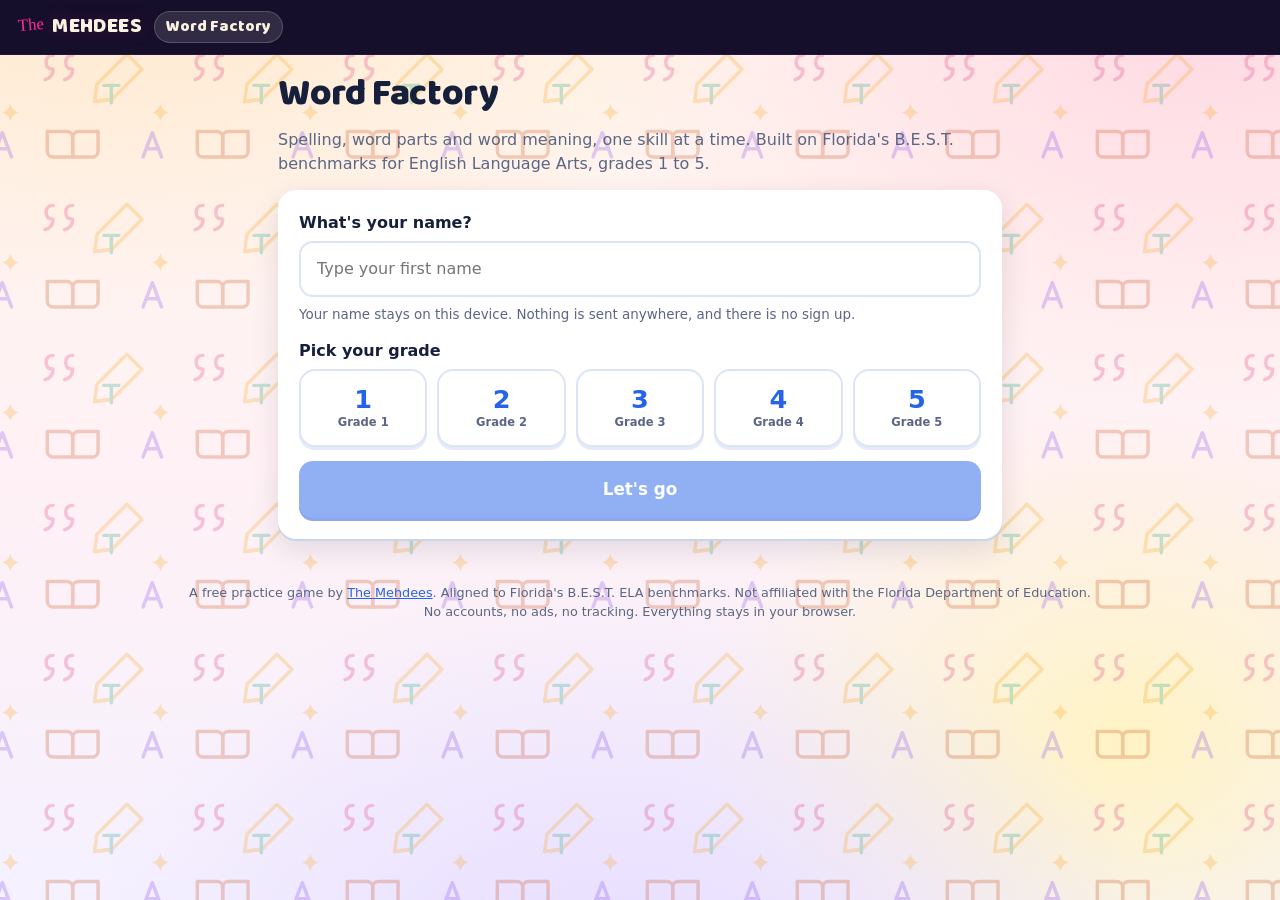
==== index.html @ 2a38b98e "Word Factory: all 30 Florida B.E.S.T. ELA word and spelling benchmarks Spelling, word parts and word" ====
<!doctype html>
<html lang="en">
<head>
<meta charset="utf-8">
<meta name="viewport" content="width=device-width, initial-scale=1">
<title>Word Factory · Spelling and Words, Grades 1 to 5 · The Mehdees</title>
<meta name="description" content="Free math practice for grades 1 to 5, built on Florida's B.E.S.T. benchmarks. Pick your grade, practice a skill, take a mixed challenge, and print a report card. No sign up, nothing leaves your device.">
<meta name="theme-color" content="#2563EB">
<link rel="icon" href="data:image/svg+xml,%3Csvg xmlns='http://www.w3.org/2000/svg' viewBox='0 0 64 64'%3E%3Crect width='64' height='64' rx='14' fill='%232563EB'/%3E%3Ctext x='32' y='45' font-size='36' text-anchor='middle' fill='white' font-family='sans-serif' font-weight='bold'%3E%2B%3C/text%3E%3C/svg%3E">
<link rel="preload" href="fonts/baloo2.woff2" as="font" type="font/woff2" crossorigin>
<link rel="preload" href="fonts/pacifico.woff2" as="font" type="font/woff2" crossorigin>
<link rel="stylesheet" href="styles.css?v=20260830123934">
<meta property="og:title" content="Math Arena · Practice Grades 1 to 5">
<meta property="og:description" content="Free, standards-aligned math practice for grades 1 to 5. No sign up. Nothing leaves your device.">
<meta property="og:type" content="website">
<meta property="og:url" content="https://word.mehdee.com/">
</head>
<body>

<header class="top">
  <a class="wordmark" href="https://mehdee.com/games/" aria-label="The Mehdees, all games">
    <span class="the">The</span><span class="mehdees">MEHDEES</span>
  </a>
  <button class="gamename" id="homeBtn" type="button" title="Back to the skills list">Word Factory</button>
  <span class="spacer"></span>
  <button class="btn btn--ghost hide" id="switchBtn" style="padding:7px 13px;font-size:.85rem"
          title="Change the name or grade" aria-label="Change the name or grade">Change</button>
</header>

<main class="wrap">

  <!-- 1. who is playing -->
  <section id="screenStart" class="stack">
    <h1>Word Factory</h1>
    <p class="lede">Spelling, word parts and word meaning, one skill at a time. Built on Florida's B.E.S.T. benchmarks for English Language Arts, grades 1 to 5.</p>
    <div class="card stack">
      <div>
        <label for="nameInput">What's your name?</label>
        <input type="text" id="nameInput" maxlength="24" autocomplete="off" spellcheck="false" placeholder="Type your first name">
        <p class="small muted" style="margin-top:8px">Your name stays on this device. Nothing is sent anywhere, and there is no sign up.</p>
        <p class="note hide" id="storageNote"></p>
      </div>
      <div>
        <label>Pick your grade</label>
        <div class="grades" id="gradePicker"></div>
      </div>
      <button class="btn btn--big" id="startBtn" disabled>Let's go</button>
    </div>
  </section>

  <!-- 2. pick a topic -->
  <section id="screenMenu" class="stack hide">
    <div>
      <h1 id="menuTitle">Grade 3</h1>
      <p class="lede" id="menuSub"></p>
    </div>
    <button class="btn btn--green btn--big" id="mixedBtn">Mixed challenge · every skill, any time</button>
    <div class="topics" id="topicList"></div>
    <button class="btn btn--ghost btn--big" id="reportBtn">See my report card</button>
    <p class="parentline">
      Grown-ups: <button class="linkbtn" id="resetBtn" type="button">reset this device</button>
    </p>
  </section>

  <!-- 3. playing -->
  <section id="screenPlay" class="stack hide">
    <div class="hud">
      <span class="pill" id="playTopic">Topic</span>
      <span class="hearts" id="hearts">❤️❤️❤️</span>
      <div class="bar"><i id="progressBar" style="width:0%"></i></div>
      <span class="small muted" id="counter">1 / 10</span>
    </div>
    <div class="card">
      <p class="q" id="question">Question</p>
      <p class="qsub hide" id="questionSub"></p>
      <div class="visual hide" id="visual"></div>
      <button class="helpbtn" id="helpBtn" type="button" aria-expanded="false">
        <span aria-hidden="true">💡</span> How do I do this?
      </button>
      <div class="help hide" id="help"></div>
      <div class="choices" id="choices"></div>
      <div class="feedback" id="feedback"></div>
      <button class="btn btn--big hide" id="nextBtn" style="margin-top:14px">Next</button>
    </div>
    <div class="playfoot">
      <button class="btn btn--ghost" id="quitBtn">Back to skills</button>
    </div>
  </section>

  <!-- 4. round finished -->
  <section id="screenDone" class="stack hide">
    <div class="card center stack">
      <p class="result-num" id="doneScore">8/10</p>
      <h2 id="doneTitle">Nice work!</h2>
      <p class="muted" id="doneMsg"></p>
      <button class="btn btn--big" id="againBtn">Play again</button>
      <button class="btn btn--ghost btn--big" id="backBtn">Back to skills</button>
      <p class="small muted">Progress is kept in this browser only. In a private window it disappears when the window closes, so download the report card if you want to keep it.</p>
    </div>
  </section>

  <!-- 5. report card -->
  <section id="screenReport" class="stack hide">
    <h1>Report card</h1>
    <div class="report" id="reportBody"></div>
    <button class="btn btn--big" id="downloadBtn">Download report card</button>
    <button class="btn btn--ghost btn--big" id="reportBackBtn">Back to skills</button>
  </section>

</main>

<!-- parents: wipe everything this browser has stored -->
<div class="pad sheet" id="reset" role="dialog" aria-modal="true" aria-labelledby="resetTitle">
  <div class="sheet__box">
    <h2 id="resetTitle">Reset this device?</h2>
    <p>This permanently deletes everything Math Arena has saved in this browser:</p>
    <ul class="sheet__list">
      <li>The name typed on the start screen</li>
      <li>Every grade's level progress and stars</li>
      <li>The question and accuracy totals on the report card</li>
    </ul>
    <p class="sheet__warn"><b>This cannot be undone.</b> Download the report card first if you want to keep it.</p>
    <p class="small muted">Nothing was ever sent to a server, so this is the only copy. Resetting affects this browser on this device only.</p>
    <label class="sheet__check"><input type="checkbox" id="resetOk"> I understand this erases all saved progress.</label>
    <div class="sheet__row">
      <button class="btn btn--ghost" id="resetCancel" type="button">Cancel</button>
      <button class="btn btn--danger" id="resetGo" type="button" disabled>Delete everything</button>
    </div>
  </div>
</div>


<footer>
  A free practice game by <a href="https://mehdee.com/games/">The Mehdees</a>.
  Aligned to Florida's B.E.S.T. ELA benchmarks. Not affiliated with the Florida Department of Education.
  <br>No accounts, no ads, no tracking. Everything stays in your browser.
</footer>

<script src="content.js?v=20260830123934"></script>
<script src="app.js?v=20260830123934"></script>
</body>
</html>
---- styles.css ----
/* The Mehdees wordmark, identical to the mehdee.com masthead: Pacifico "The"
   tilted in sunset pink, Baloo 2 "MEHDEES" in cream with a pink glow, sitting
   on the same night-violet bar. */
@font-face { font-family: 'Baloo 2'; font-weight: 800; font-display: swap; src: url('fonts/baloo2.woff2') format('woff2'); }
@font-face { font-family: 'Pacifico'; font-weight: 400; font-display: swap; src: url('fonts/pacifico.woff2') format('woff2'); }

/* Math Arena. Bright, high contrast, big targets, mobile first. */
:root {
  --ink: #17203A;
  --paper: #F7F9FF;
  --card: #FFFFFF;
  --line: #DDE4F5;
  --muted: #5A6683;
  --blue: #2563EB;
  --blue-dark: #1D4FD8;
  --green: #12885A;
  --green-soft: #DFF6EC;
  --red: #C6274B;
  --red-soft: #FDE7EC;
  --amber: #F59E0B;
  --purple: #7C3AED;
  --shadow: 0 2px 0 #C9D3EC, 0 10px 28px #17203a1f;
  --radius: 18px;
  --pad: 18px;
}
* { box-sizing: border-box; margin: 0; }
html { -webkit-text-size-adjust: 100%; }
/* A reading-corner sky: warm amber, rose and violet with an open book, a
   pencil, quotation marks and letters drifting behind. Warmer than Science
   Lab's teal and softer than Math Arena's pink, so all three games read as
   different places. All of it sits on fixed layers under the cards, so
   questions stay on plain white. */
body {
  background:
    radial-gradient(1100px 640px at 10% -10%, #FFE6C7 0%, transparent 62%),
    radial-gradient(980px 600px at 94% 2%, #FFD9E4 0%, transparent 64%),
    radial-gradient(900px 660px at 48% 110%, #E6DCFF 0%, transparent 62%),
    radial-gradient(700px 520px at 88% 82%, #FFF3C4 0%, transparent 62%),
    linear-gradient(180deg, #FFF6EC 0%, #FFF1F5 52%, #F5F1FF 100%);
  background-attachment: fixed;
  color: var(--ink);
  font-family: ui-rounded, "SF Pro Rounded", "Nunito", "Segoe UI", system-ui, sans-serif;
  line-height: 1.5;
  min-height: 100vh;
  position: relative;
}
body::before {
  content: '';
  position: fixed; inset: -120px;
  z-index: -1; pointer-events: none;
  opacity: .24;
  background-image: url("data:image/svg+xml,%3Csvg xmlns='http://www.w3.org/2000/svg' width='150' height='150' viewBox='0 0 260 260'%3E%3Cg fill='none' stroke-width='6' stroke-linecap='round' stroke-linejoin='round'%3E%3Cpath d='M30 176h34a10 10 0 0 1 10 10v34H40a10 10 0 0 1-10-10z' stroke='%23C2410C'/%3E%3Cpath d='M118 176H84a10 10 0 0 0-10 10v34h34a10 10 0 0 0 10-10z' stroke='%23C2410C'/%3E%3Cpath d='M168 42l26 26-52 52-30 4 4-30z' stroke='%23F59E0B'/%3E%3Cpath d='M112 124l30-4' stroke='%23F59E0B'/%3E%3Cpath d='M40 44q-12 0-12 12t12 12q0 14-14 18M74 44q-12 0-12 12t12 12q0 14-14 18' stroke='%23DB2777'/%3E%3Cpath d='M196 220l16-42 16 42M202 206h20' stroke='%237C3AED'/%3E%3Cpath d='M128 96h26M141 96v30' stroke='%230E9F6E'/%3E%3Cpath d='M226 128q3 12 14 15q-11 3-14 15q-3-12-14-15q11-3 14-15z' fill='%23F59E0B' stroke='none'/%3E%3C/g%3E%3C/svg%3E");
  animation: drift 90s linear infinite;
}
@keyframes drift { to { background-position: 150px 300px; } }
@media (prefers-reduced-motion: reduce) { body::before { animation: none; } }
img { display: block; max-width: 100%; }
button { font: inherit; cursor: pointer; }
:focus-visible { outline: 3px solid var(--blue); outline-offset: 3px; border-radius: 8px; }

.wrap { max-width: 760px; margin: 0 auto; padding: var(--pad); }
.top {
  display: flex; align-items: center; gap: 12px;
  padding: 11px var(--pad); background: #150F2B; border-bottom: 1px solid #37276360;
  position: sticky; top: 0; z-index: 20;
}
.wordmark { display: flex; align-items: baseline; gap: 8px; text-decoration: none; }
.wordmark .the {
  font-family: 'Pacifico', 'Snell Roundhand', cursive;
  font-size: 1.05rem;
  color: #FF2D95;
  transform: rotate(-4deg) translateY(-2px);
}
.wordmark .mehdees {
  font-family: 'Baloo 2', 'Arial Rounded MT Bold', system-ui, sans-serif;
  font-weight: 800;
  font-size: 1.3rem;
  letter-spacing: 0.02em;
  color: #FCF2E1;
  text-shadow: 0 0 18px #ff2d9538;
}
.top .spacer { margin-left: auto; }
.pill {
  display: inline-flex; align-items: center; gap: 7px;
  background: #EEF3FF; color: var(--blue); border: 1px solid #CBD9FA;
  border-radius: 999px; padding: 5px 12px; font-size: .82rem; font-weight: 800;
}
.top .pill { background: #ffffff1a; color: #FCF2E1; border-color: #ffffff33; }
.top .btn--ghost { background: transparent; color: #FCF2E1; border-color: #ffffff40; box-shadow: none; }
.top .btn--ghost:hover { background: #ffffff1a; color: #fff; border-color: #FF2D95; }
.pill--green { background: var(--green-soft); color: var(--green); border-color: #B6E7D3; }
.pill--amber { background: #FEF3C7; color: #92610A; border-color: #FBD98B; }

h1, h2 { font-family: 'Baloo 2', ui-rounded, 'SF Pro Rounded', system-ui, sans-serif; }
h1 { font-size: clamp(1.6rem, 5vw, 2.3rem); line-height: 1.12; letter-spacing: -0.01em; }
h2 { font-size: 1.15rem; }
.lede { color: var(--muted); margin-top: 8px; }
.card {
  background: var(--card); border: 1px solid #ffffff;
  border-radius: var(--radius); padding: 20px; box-shadow: var(--shadow);
}
.stack > * + * { margin-top: 14px; }

.btn {
  display: inline-flex; align-items: center; justify-content: center; gap: 9px;
  background: var(--blue); color: #fff; border: 0; border-radius: 14px;
  padding: 14px 22px; font-weight: 800; box-shadow: 0 3px 0 var(--blue-dark);
  transition: transform .06s ease;
}
.btn:hover { background: var(--blue-dark); }
.btn:active { transform: translateY(2px); box-shadow: 0 1px 0 var(--blue-dark); }
.btn[disabled] { opacity: .5; cursor: not-allowed; }
.btn--ghost { background: #fff; color: var(--ink); border: 2px solid var(--line); box-shadow: 0 3px 0 #E4EAF8; }
.btn--ghost:hover { background: #F2F6FF; color: var(--ink); }
.btn--green { background: var(--green); box-shadow: 0 3px 0 #0B6B46; }
.btn--green:hover { background: #0F7A50; }
.btn--big { width: 100%; padding: 16px 22px; font-size: 1.05rem; }

label { display: block; font-weight: 800; margin-bottom: 6px; }
input[type="text"] {
  width: 100%; font: inherit; padding: 14px 16px;
  border: 2px solid var(--line); border-radius: 14px; background: #fff; color: var(--ink);
}
input[type="text"]:focus { border-color: var(--blue); outline: none; }

/* grade picker */
.grades { display: grid; grid-template-columns: repeat(auto-fit, minmax(96px, 1fr)); gap: 10px; }
.grade {
  background: #fff; border: 2px solid var(--line); border-radius: 16px;
  padding: 14px 8px; text-align: center; font-weight: 800; box-shadow: 0 3px 0 #E4EAF8;
}
.grade b { display: block; font-size: 1.6rem; line-height: 1.1; color: var(--blue); }
.grade small { display: block; color: var(--muted); font-weight: 700; font-size: .72rem; }
.grade[aria-pressed="true"] { border-color: var(--blue); background: #EEF3FF; }

/* topic list */
.topics { display: grid; gap: 10px; }
.topic {
  display: flex; align-items: center; gap: 12px; text-align: left; width: 100%;
  background: #fff; border: 2px solid var(--line); border-radius: 16px; padding: 13px 15px;
  box-shadow: 0 3px 0 #E4EAF8;
}
.topic:hover { border-color: #B9CBF7; background: #FAFCFF; }
.topic--lock { background: #FBFCFF; cursor: not-allowed; }
.topic--lock > * { opacity: .5; }
.topic__t { font-weight: 800; }
.topic__b { color: var(--muted); font-size: .74rem; font-weight: 700; letter-spacing: .02em; }
.topic__stars { margin-left: auto; white-space: nowrap; font-size: 1rem; letter-spacing: 1px; }

/* play */
.hud { display: flex; align-items: center; gap: 10px; margin-bottom: 14px; flex-wrap: wrap; }
.bar { height: 10px; background: #E7EDFB; border-radius: 999px; overflow: hidden; flex: 1; min-width: 120px; }
.bar > i { display: block; height: 100%; background: var(--blue); border-radius: 999px; transition: width .3s ease; }
.q { font-size: clamp(1.25rem, 4.5vw, 1.7rem); font-weight: 800; line-height: 1.3; }
.qsub { color: var(--muted); margin-top: 6px; font-weight: 700; font-size: .9rem; }
.visual { margin: 14px 0; font-size: 1.3rem; line-height: 1.7; letter-spacing: 2px; }
.choices { display: grid; grid-template-columns: 1fr 1fr; gap: 10px; margin-top: 16px; }
@media (max-width: 430px) { .choices { grid-template-columns: 1fr; } }
.choice {
  background: #fff; border: 2px solid var(--line); border-radius: 14px;
  padding: 16px; font-weight: 800; font-size: 1.05rem; box-shadow: 0 3px 0 #E4EAF8;
}
.choice:hover:not([disabled]) { border-color: #B9CBF7; background: #FAFCFF; }
.choice.right { border-color: var(--green); background: var(--green-soft); color: var(--green); }
.choice.wrong { border-color: var(--red); background: var(--red-soft); color: var(--red); }
.feedback { margin-top: 14px; border-radius: 14px; padding: 14px 16px; font-weight: 700; display: none; }
.feedback.show { display: block; }
.feedback.ok { background: var(--green-soft); color: #0B6B46; }
.feedback.no { background: var(--red-soft); color: #9B1C3B; }
.feedback b { display: block; margin-bottom: 3px; }

.hearts { font-size: 1.1rem; letter-spacing: 2px; }
.result-num { font-size: 3rem; font-weight: 800; line-height: 1; color: var(--blue); }

/* report card */
.report { border: 2px dashed var(--line); border-radius: var(--radius); padding: 18px; background: #fff; }
.rrow { display: flex; align-items: center; gap: 10px; padding: 7px 0; border-bottom: 1px solid #F0F3FB; }
.rrow:last-child { border-bottom: 0; }
.rrow .rt { font-weight: 700; }
.rrow .rs { margin-left: auto; font-weight: 800; }
.muted { color: var(--muted); }
.small { font-size: .84rem; }
.center { text-align: center; }
.hide { display: none !important; }
footer { color: var(--muted); font-size: .8rem; padding: 26px var(--pad) 40px; text-align: center; }
footer a { color: var(--blue); }
@media (prefers-reduced-motion: reduce) { * { transition: none !important; animation: none !important; } }

/* ---------- scratch paper ---------- */
.playfoot { display: flex; gap: 10px; flex-wrap: wrap; }

.pad {
  position: fixed; inset: 0; z-index: 60;
  display: none; flex-direction: column;
  background: #EEF1F9;
}
.pad.open { display: flex; }
.pad__bar {
  display: flex; align-items: center; gap: 12px;
  padding: calc(10px + env(safe-area-inset-top)) 14px 10px;
  background: #150F2B;
}
.pad__q {
  flex: 1; min-width: 0; color: #FCF2E1; font-weight: 800; font-size: 1.05rem;
  overflow: hidden; text-overflow: ellipsis; white-space: nowrap;
}
.pad__bar .btn { padding: 9px 18px; }

/* squared paper, so columns of digits line up like a workbook */
.pad__paper {
  flex: 1; position: relative; margin: 10px;
  background: #fff;
  background-image:
    repeating-linear-gradient(0deg, #E3E9F7 0 1px, transparent 1px 26px),
    repeating-linear-gradient(90deg, #E3E9F7 0 1px, transparent 1px 26px);
  border: 1px solid var(--line); border-radius: 14px;
  box-shadow: inset 0 1px 0 #fff, 0 2px 0 #D9E0F0;
  overflow: hidden;
}
#padCanvas { position: absolute; inset: 0; width: 100%; height: 100%; touch-action: none; cursor: crosshair; }

.pad__tools {
  display: flex; gap: 8px; flex-wrap: wrap; justify-content: center;
  padding: 10px 12px calc(12px + env(safe-area-inset-bottom));
  background: #fff; border-top: 1px solid var(--line);
}
.tool {
  display: inline-flex; align-items: center; gap: 6px;
  background: #fff; color: var(--ink);
  border: 2px solid var(--line); border-radius: 12px;
  padding: 11px 15px; font-weight: 800; font-size: .92rem;
  box-shadow: 0 3px 0 #E4EAF8;
}
.tool:hover:not([disabled]) { border-color: #B9CBF7; background: #FAFCFF; }
.tool.is-on { border-color: var(--blue); background: #EEF3FF; color: var(--blue); }
.tool[disabled] { opacity: .4; cursor: not-allowed; box-shadow: none; }
.tool--wipe { color: var(--red); }
@media (max-width: 430px) { .tool { padding: 10px 12px; font-size: .85rem; } }

/* ---------- how to do this ---------- */
.helpbtn {
  display: inline-flex; align-items: center; gap: 7px;
  margin-top: 14px;
  background: #FFF7E6; color: #92610A;
  border: 2px solid #FBD98B; border-radius: 12px;
  padding: 9px 14px; font-weight: 800; font-size: .88rem;
}
.helpbtn:hover { background: #FEF0CE; }
.helpbtn[aria-expanded="true"] { background: #FEF0CE; border-color: #F0B429; }
.help {
  margin-top: 12px; padding: 16px 18px;
  background: #FFFCF4; border: 2px solid #FBD98B; border-radius: 14px;
}
.help h3 {
  font-family: 'Baloo 2', ui-rounded, system-ui, sans-serif;
  font-size: 1rem; color: #92610A; margin-bottom: 3px;
}
.help .bench {
  font-family: ui-monospace, Menlo, monospace; font-size: .7rem;
  letter-spacing: .06em; color: #A9803A; display: block; margin-bottom: 10px;
}
.help ol { margin: 0 0 12px 20px; padding: 0; }
.help li { margin-bottom: 6px; color: var(--ink); }
.help .eg {
  background: #fff; border: 1px dashed #F0B429; border-radius: 10px;
  padding: 10px 12px; font-weight: 700; color: #7A5109;
}
.help .eg b { display: block; font-size: .7rem; letter-spacing: .1em; text-transform: uppercase; color: #A9803A; margin-bottom: 3px; }

/* ---------- parent reset ---------- */
.parentline { text-align: center; color: var(--muted); font-size: .86rem; margin-top: 4px; }
.linkbtn {
  background: none; border: 0; padding: 0;
  color: var(--muted); font: inherit; font-weight: 800; text-decoration: underline;
}
.linkbtn:hover { color: var(--red); }

.sheet { align-items: center; justify-content: center; padding: 18px; background: #17203ACC; }
.sheet.open { display: flex; }
.sheet__box {
  background: #fff; border-radius: 20px; padding: 24px 22px;
  max-width: 460px; width: 100%; box-shadow: 0 24px 60px #17203a55;
  max-height: 92vh; overflow: auto;
}
.sheet__box h2 { font-family: 'Baloo 2', ui-rounded, system-ui, sans-serif; font-size: 1.35rem; margin-bottom: 10px; }
.sheet__box p { margin-bottom: 12px; }
.sheet__list { margin: 0 0 12px 20px; color: var(--muted); }
.sheet__list li { margin-bottom: 4px; }
.sheet__warn { background: var(--red-soft); color: #9B1C3B; border-radius: 12px; padding: 12px 14px; }
.sheet__check {
  display: flex; align-items: flex-start; gap: 10px; margin: 14px 0 18px;
  font-weight: 700; font-size: .92rem; cursor: pointer;
}
.sheet__check input { width: 20px; height: 20px; margin-top: 1px; flex: none; accent-color: var(--red); }
.sheet__row { display: flex; gap: 10px; justify-content: flex-end; flex-wrap: wrap; }
.btn--danger { background: var(--red); box-shadow: 0 3px 0 #9B1C3B; }
.btn--danger:hover { background: #A81F3F; }

/* Cards float above the sky rather than blending into it. */
.card, .topic, .screen { position: relative; z-index: 1; }

/* Shown only when the browser will not keep progress: a private window, or
   storage switched off. Amber, not red: nothing is broken, it just will not
   be remembered. */
.note {
  margin-top: 10px; padding: 11px 13px; border-radius: 12px;
  background: #FEF3C7; border: 1px solid #FBD98B; color: #7C4E06;
  font-size: .86rem; font-weight: 700; line-height: 1.45;
}
.note b { display: block; margin-bottom: 2px; }

/* ---------- public-domain photographs ---------- */
.shot { margin: 0; }
.shot img {
  width: 100%; max-width: 330px; height: auto; display: block;
  border-radius: 16px; border: 3px solid #fff;
  box-shadow: 0 6px 20px #17203a2e;
}
.shot figcaption {
  margin-top: 7px; font-size: .72rem; font-weight: 700; color: var(--muted);
  letter-spacing: .01em; max-width: 330px;
}

/* The game's own name beside the wordmark, so a child landing here knows
   which of the games they are in. */
.gamename {
  font-family: 'Baloo 2', ui-rounded, system-ui, sans-serif;
  font-weight: 800; font-size: .95rem; color: #FCF2E1;
  padding: 3px 11px; border-radius: 999px;
  background: #ffffff1f; border: 1px solid #ffffff2e;
  white-space: nowrap;
}
@media (max-width: 480px) { .gamename { font-size: .8rem; padding: 2px 8px; } }

/* ---------- header on small screens ----------
   The name pill had no nowrap, so flex squeezed it until "Aura · Grade 3"
   wrapped onto three lines and rendered as a blob. Everything in the bar now
   stays on one line, the name truncates instead of wrapping, and the pill
   drops out on the narrowest phones because the page heading already states
   the grade. */
.top { flex-wrap: nowrap; }
.top .wordmark,
.top .gamename,
.top .btn { flex: 0 0 auto; white-space: nowrap; }
.top .spacer { flex: 1 1 auto; margin-left: 0; }
.top .pill {
  flex: 0 1 auto; display: inline-block; max-width: 30vw;
  white-space: nowrap; overflow: hidden; text-overflow: ellipsis;
}

@media (max-width: 720px) {
  .top { gap: 8px; padding: 9px 12px; }
  .wordmark .the { font-size: .92rem; }
  .wordmark .mehdees { font-size: 1.08rem; }
  .gamename { font-size: .76rem; padding: 2px 9px; }
  .top .pill { font-size: .72rem; padding: 4px 9px; }
  .top .btn { padding: 5px 11px !important; font-size: .78rem !important; }
}

@media (max-width: 620px) {
  /* The name now lives on the Change button, so it truncates rather than
     disappearing: a child should always see whose game this is. */
  /* Allow it to shrink; .top .btn pins the others at their natural width. */
  /* .btn is inline-flex, and text-overflow does nothing on a flex container,
     so the name was clipped mid-word from the wrong side. Make it a plain
     inline-block so it truncates properly if it ever has to. */
  #switchBtn {
    display: inline-block; text-align: center; line-height: 1.5;
    flex: 0 1 auto; min-width: 0; max-width: 60vw;
    overflow: hidden; text-overflow: ellipsis; white-space: nowrap;
  }
  .wordmark .mehdees { font-size: 1rem; letter-spacing: 0; }
  .gamename { font-size: .72rem; padding: 2px 8px; }
}

/* Five tools wrapped 4 + 1, leaving Clear stranded on its own row. Give them
   one even row that shrinks to fit instead. */
@media (max-width: 620px) {
  .pad__tools { flex-wrap: nowrap; gap: 6px; padding-left: 8px; padding-right: 8px; }
  .tool {
    flex: 1 1 0; min-width: 0; justify-content: center;
    padding: 11px 6px; font-size: .8rem; gap: 4px;
  }
}
@media (max-width: 400px) {
  .tool { font-size: .72rem; padding: 10px 4px; }
}

/* Smallest phones still in use (iPhone SE 1st gen at 320px): the header has
   five items in Math Arena, so shrink the brand and the label to fit. */
@media (max-width: 360px) {
  .top { gap: 6px; padding: 8px 10px; }
  .wordmark { gap: 5px; }
  .wordmark .the { font-size: .8rem; }
  .wordmark .mehdees { font-size: .9rem; }
  .gamename { font-size: .66rem; padding: 2px 7px; }
  .top .btn { padding: 5px 9px !important; font-size: .72rem !important; }
}

/* The game name doubles as the way back to the skills list. */
.gamename { cursor: pointer; font: inherit; font-family: 'Baloo 2', ui-rounded, system-ui, sans-serif; }
.gamename:hover { background: #ffffff33; border-color: #FF2D95; }

/* Every phone width holds brand, game name, pencil and the player button, so
   the two labels stay small right up to 430px. Below that the header runs out
   of room and flex starts shrinking the child's name, which is the one thing
   that should never be the part that gets cut. */
@media (max-width: 430px) {
  .gamename { font-size: .62rem; padding: 2px 6px; }
  #switchBtn { max-width: 58vw; font-size: .7rem !important; padding: 5px 9px !important; }
}
@media (max-width: 340px) {
  .gamename { font-size: .56rem; padding: 2px 5px; }
  #switchBtn { font-size: .64rem !important; }
}
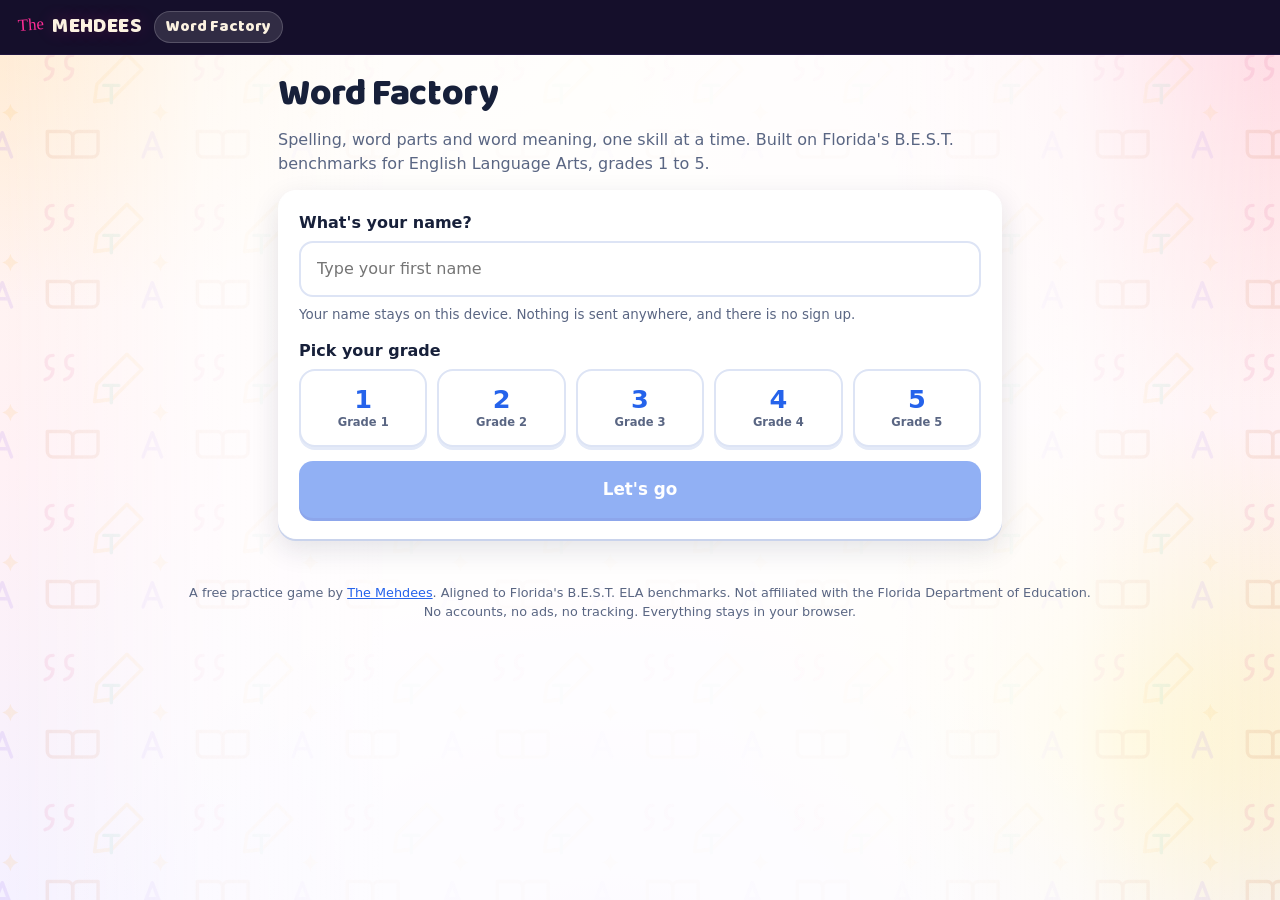
==== commit 8560af3f: "Calm the background so the question is what you look at The decorated sky had become the loudest thi" ====
--- a/index.html
+++ b/index.html
@@ -9,7 +9,7 @@
 <link rel="icon" href="data:image/svg+xml,%3Csvg xmlns='http://www.w3.org/2000/svg' viewBox='0 0 64 64'%3E%3Crect width='64' height='64' rx='14' fill='%232563EB'/%3E%3Ctext x='32' y='45' font-size='36' text-anchor='middle' fill='white' font-family='sans-serif' font-weight='bold'%3E%2B%3C/text%3E%3C/svg%3E">
 <link rel="preload" href="fonts/baloo2.woff2" as="font" type="font/woff2" crossorigin>
 <link rel="preload" href="fonts/pacifico.woff2" as="font" type="font/woff2" crossorigin>
-<link rel="stylesheet" href="styles.css?v=20260830123934">
+<link rel="stylesheet" href="styles.css?v=20260830124610">
 <meta property="og:title" content="Math Arena · Practice Grades 1 to 5">
 <meta property="og:description" content="Free, standards-aligned math practice for grades 1 to 5. No sign up. Nothing leaves your device.">
 <meta property="og:type" content="website">
@@ -136,7 +136,7 @@
   <br>No accounts, no ads, no tracking. Everything stays in your browser.
 </footer>
 
-<script src="content.js?v=20260830123934"></script>
-<script src="app.js?v=20260830123934"></script>
+<script src="content.js?v=20260830124610"></script>
+<script src="app.js?v=20260830124610"></script>
 </body>
 </html>
--- a/styles.css
+++ b/styles.css
@@ -48,9 +48,9 @@
   content: '';
   position: fixed; inset: -120px;
   z-index: -1; pointer-events: none;
-  opacity: .24;
+  opacity: .1;
   background-image: url("data:image/svg+xml,%3Csvg xmlns='http://www.w3.org/2000/svg' width='150' height='150' viewBox='0 0 260 260'%3E%3Cg fill='none' stroke-width='6' stroke-linecap='round' stroke-linejoin='round'%3E%3Cpath d='M30 176h34a10 10 0 0 1 10 10v34H40a10 10 0 0 1-10-10z' stroke='%23C2410C'/%3E%3Cpath d='M118 176H84a10 10 0 0 0-10 10v34h34a10 10 0 0 0 10-10z' stroke='%23C2410C'/%3E%3Cpath d='M168 42l26 26-52 52-30 4 4-30z' stroke='%23F59E0B'/%3E%3Cpath d='M112 124l30-4' stroke='%23F59E0B'/%3E%3Cpath d='M40 44q-12 0-12 12t12 12q0 14-14 18M74 44q-12 0-12 12t12 12q0 14-14 18' stroke='%23DB2777'/%3E%3Cpath d='M196 220l16-42 16 42M202 206h20' stroke='%237C3AED'/%3E%3Cpath d='M128 96h26M141 96v30' stroke='%230E9F6E'/%3E%3Cpath d='M226 128q3 12 14 15q-11 3-14 15q-3-12-14-15q11-3 14-15z' fill='%23F59E0B' stroke='none'/%3E%3C/g%3E%3C/svg%3E");
-  animation: drift 90s linear infinite;
+  animation: drift 200s linear infinite;
 }
 @keyframes drift { to { background-position: 150px 300px; } }
 @media (prefers-reduced-motion: reduce) { body::before { animation: none; } }
@@ -413,3 +413,30 @@
   .gamename { font-size: .56rem; padding: 2px 5px; }
   #switchBtn { font-size: .64rem !important; }
 }
+
+/* ---------- keeping the reading area calm ----------
+   The decorated sky was pulling attention off the question. The pattern now
+   sits at a tenth opacity and drifts slowly, and a soft light band runs down
+   the middle of the page so the column a child actually reads sits on calm
+   ground while the decoration stays out at the edges. */
+body::after {
+  content: '';
+  position: fixed; inset: 0;
+  z-index: -1; pointer-events: none;
+  background: linear-gradient(90deg,
+    transparent 0%,
+    #FFFFFFB8 16%,
+    #FFFFFFDE 30%,
+    #FFFFFFDE 70%,
+    #FFFFFFB8 84%,
+    transparent 100%);
+}
+@media (max-width: 900px) {
+  /* On a phone the column is nearly the whole width, so wash the lot. */
+  body::after { background: #FFFFFFC4; }
+}
+
+/* Locked levels must be fully opaque: the pattern was showing through and
+   competing with their text. */
+.topic--lock { background: #FFFFFF; }
+.topic--lock > * { opacity: .72; }
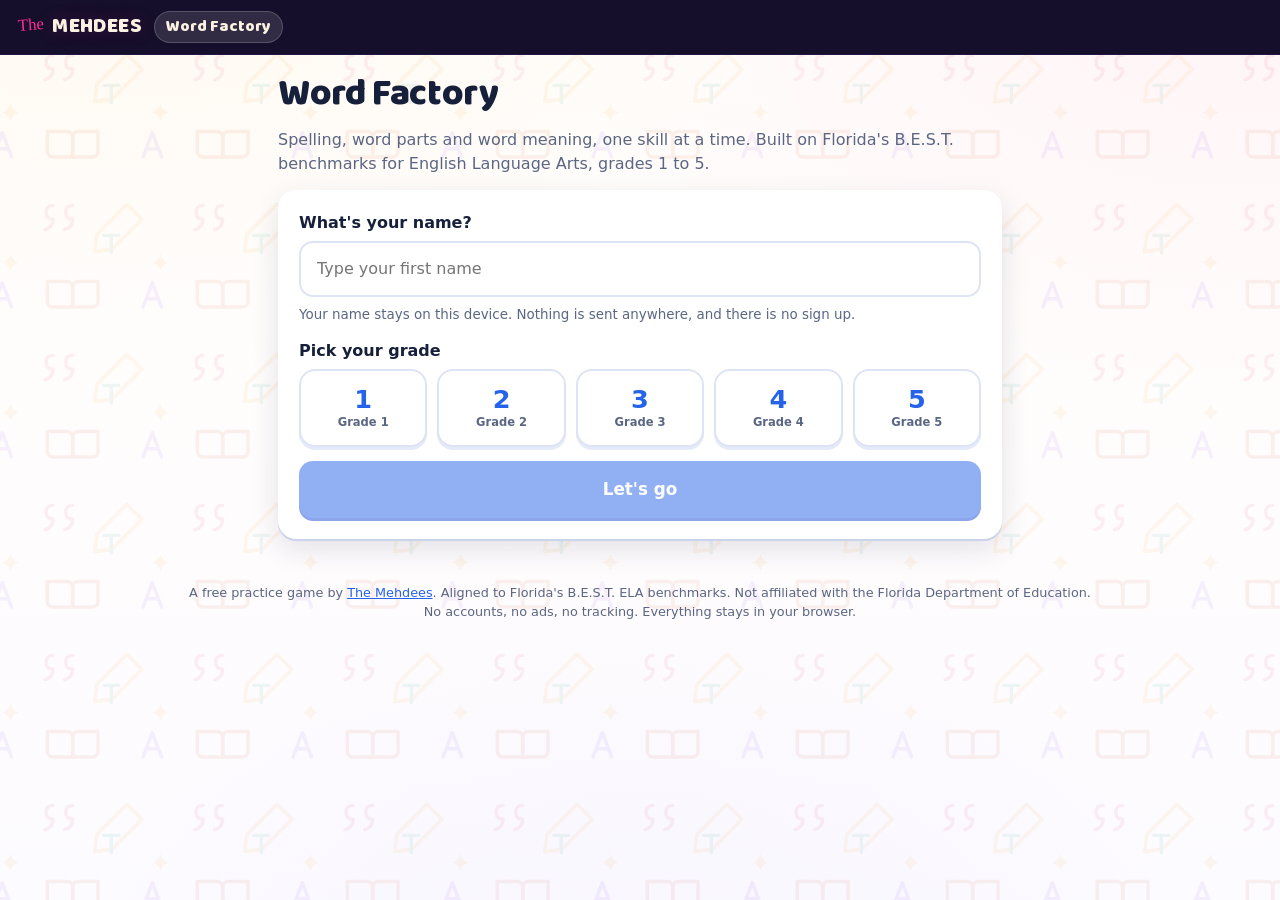
==== commit 46465a63: "Quieten the background properly instead of covering it with a white band The previous fix painted a " ====
--- a/index.html
+++ b/index.html
@@ -9,7 +9,7 @@
 <link rel="icon" href="data:image/svg+xml,%3Csvg xmlns='http://www.w3.org/2000/svg' viewBox='0 0 64 64'%3E%3Crect width='64' height='64' rx='14' fill='%232563EB'/%3E%3Ctext x='32' y='45' font-size='36' text-anchor='middle' fill='white' font-family='sans-serif' font-weight='bold'%3E%2B%3C/text%3E%3C/svg%3E">
 <link rel="preload" href="fonts/baloo2.woff2" as="font" type="font/woff2" crossorigin>
 <link rel="preload" href="fonts/pacifico.woff2" as="font" type="font/woff2" crossorigin>
-<link rel="stylesheet" href="styles.css?v=20260830124610">
+<link rel="stylesheet" href="styles.css?v=20260830124944">
 <meta property="og:title" content="Math Arena · Practice Grades 1 to 5">
 <meta property="og:description" content="Free, standards-aligned math practice for grades 1 to 5. No sign up. Nothing leaves your device.">
 <meta property="og:type" content="website">
@@ -136,7 +136,7 @@
   <br>No accounts, no ads, no tracking. Everything stays in your browser.
 </footer>
 
-<script src="content.js?v=20260830124610"></script>
-<script src="app.js?v=20260830124610"></script>
+<script src="content.js?v=20260830124944"></script>
+<script src="app.js?v=20260830124944"></script>
 </body>
 </html>
--- a/styles.css
+++ b/styles.css
@@ -32,11 +32,10 @@
    questions stay on plain white. */
 body {
   background:
-    radial-gradient(1100px 640px at 10% -10%, #FFE6C7 0%, transparent 62%),
-    radial-gradient(980px 600px at 94% 2%, #FFD9E4 0%, transparent 64%),
-    radial-gradient(900px 660px at 48% 110%, #E6DCFF 0%, transparent 62%),
-    radial-gradient(700px 520px at 88% 82%, #FFF3C4 0%, transparent 62%),
-    linear-gradient(180deg, #FFF6EC 0%, #FFF1F5 52%, #F5F1FF 100%);
+    radial-gradient(1200px 700px at 8% -12%, #FFF8EF 0%, transparent 60%),
+    radial-gradient(1050px 640px at 96% 0%, #FFF4F7 0%, transparent 62%),
+    radial-gradient(980px 700px at 50% 112%, #F8F5FF 0%, transparent 60%),
+    linear-gradient(180deg, #FFFDFA 0%, #FFFCFD 55%, #FCFBFF 100%);
   background-attachment: fixed;
   color: var(--ink);
   font-family: ui-rounded, "SF Pro Rounded", "Nunito", "Segoe UI", system-ui, sans-serif;
@@ -48,7 +47,7 @@
   content: '';
   position: fixed; inset: -120px;
   z-index: -1; pointer-events: none;
-  opacity: .1;
+  opacity: .07;
   background-image: url("data:image/svg+xml,%3Csvg xmlns='http://www.w3.org/2000/svg' width='150' height='150' viewBox='0 0 260 260'%3E%3Cg fill='none' stroke-width='6' stroke-linecap='round' stroke-linejoin='round'%3E%3Cpath d='M30 176h34a10 10 0 0 1 10 10v34H40a10 10 0 0 1-10-10z' stroke='%23C2410C'/%3E%3Cpath d='M118 176H84a10 10 0 0 0-10 10v34h34a10 10 0 0 0 10-10z' stroke='%23C2410C'/%3E%3Cpath d='M168 42l26 26-52 52-30 4 4-30z' stroke='%23F59E0B'/%3E%3Cpath d='M112 124l30-4' stroke='%23F59E0B'/%3E%3Cpath d='M40 44q-12 0-12 12t12 12q0 14-14 18M74 44q-12 0-12 12t12 12q0 14-14 18' stroke='%23DB2777'/%3E%3Cpath d='M196 220l16-42 16 42M202 206h20' stroke='%237C3AED'/%3E%3Cpath d='M128 96h26M141 96v30' stroke='%230E9F6E'/%3E%3Cpath d='M226 128q3 12 14 15q-11 3-14 15q-3-12-14-15q11-3 14-15z' fill='%23F59E0B' stroke='none'/%3E%3C/g%3E%3C/svg%3E");
   animation: drift 200s linear infinite;
 }
@@ -414,28 +413,6 @@
   #switchBtn { font-size: .64rem !important; }
 }
 
-/* ---------- keeping the reading area calm ----------
-   The decorated sky was pulling attention off the question. The pattern now
-   sits at a tenth opacity and drifts slowly, and a soft light band runs down
-   the middle of the page so the column a child actually reads sits on calm
-   ground while the decoration stays out at the edges. */
-body::after {
-  content: '';
-  position: fixed; inset: 0;
-  z-index: -1; pointer-events: none;
-  background: linear-gradient(90deg,
-    transparent 0%,
-    #FFFFFFB8 16%,
-    #FFFFFFDE 30%,
-    #FFFFFFDE 70%,
-    #FFFFFFB8 84%,
-    transparent 100%);
-}
-@media (max-width: 900px) {
-  /* On a phone the column is nearly the whole width, so wash the lot. */
-  body::after { background: #FFFFFFC4; }
-}
-
 /* Locked levels must be fully opaque: the pattern was showing through and
    competing with their text. */
 .topic--lock { background: #FFFFFF; }
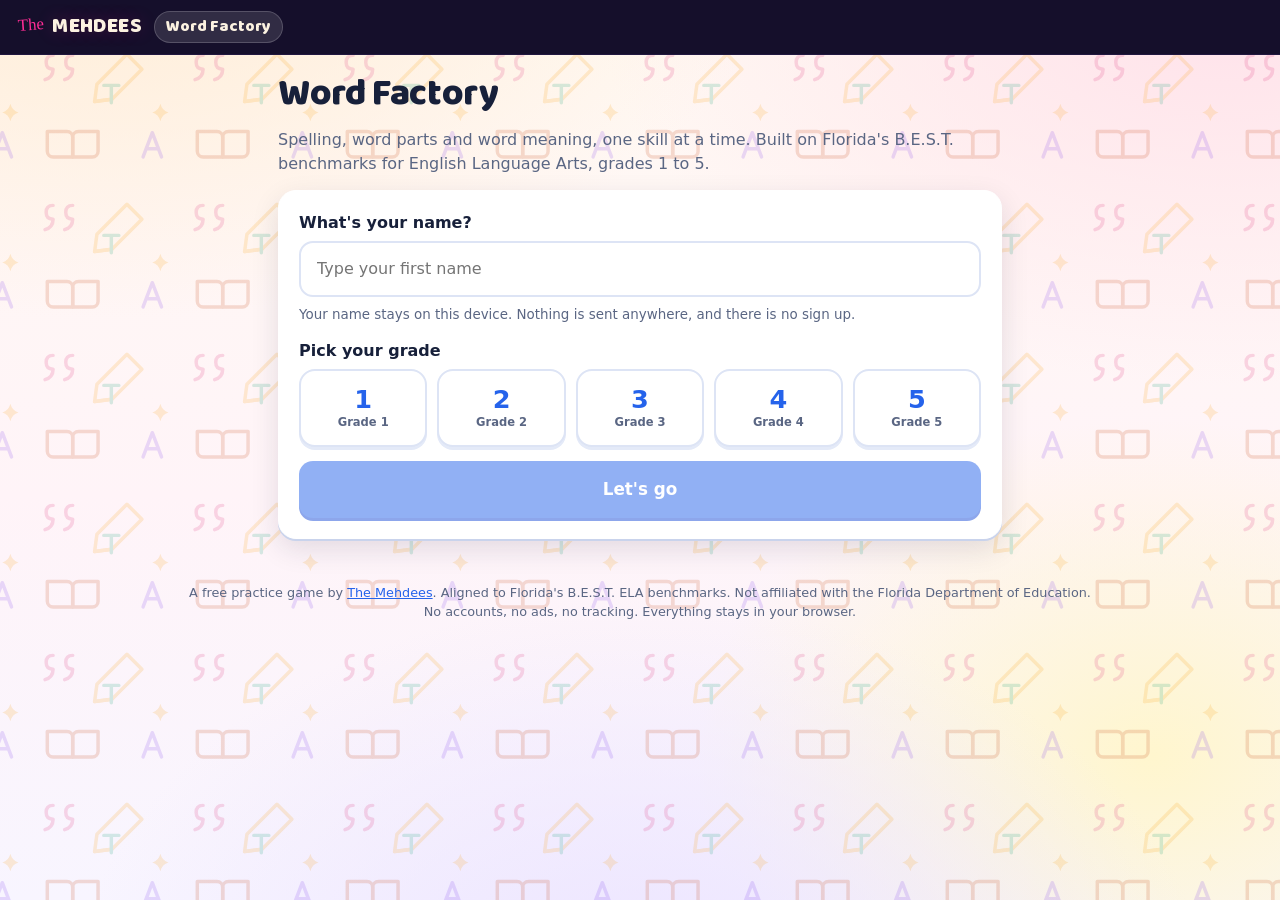
==== commit 4e7151c5: "Bring the background back up to a visible level The last pass overcorrected. Stripping it back to pa" ====
--- a/index.html
+++ b/index.html
@@ -9,7 +9,7 @@
 <link rel="icon" href="data:image/svg+xml,%3Csvg xmlns='http://www.w3.org/2000/svg' viewBox='0 0 64 64'%3E%3Crect width='64' height='64' rx='14' fill='%232563EB'/%3E%3Ctext x='32' y='45' font-size='36' text-anchor='middle' fill='white' font-family='sans-serif' font-weight='bold'%3E%2B%3C/text%3E%3C/svg%3E">
 <link rel="preload" href="fonts/baloo2.woff2" as="font" type="font/woff2" crossorigin>
 <link rel="preload" href="fonts/pacifico.woff2" as="font" type="font/woff2" crossorigin>
-<link rel="stylesheet" href="styles.css?v=20260830124944">
+<link rel="stylesheet" href="styles.css?v=20260830125156">
 <meta property="og:title" content="Math Arena · Practice Grades 1 to 5">
 <meta property="og:description" content="Free, standards-aligned math practice for grades 1 to 5. No sign up. Nothing leaves your device.">
 <meta property="og:type" content="website">
@@ -136,7 +136,7 @@
   <br>No accounts, no ads, no tracking. Everything stays in your browser.
 </footer>
 
-<script src="content.js?v=20260830124944"></script>
-<script src="app.js?v=20260830124944"></script>
+<script src="content.js?v=20260830125156"></script>
+<script src="app.js?v=20260830125156"></script>
 </body>
 </html>
--- a/styles.css
+++ b/styles.css
@@ -32,10 +32,11 @@
    questions stay on plain white. */
 body {
   background:
-    radial-gradient(1200px 700px at 8% -12%, #FFF8EF 0%, transparent 60%),
-    radial-gradient(1050px 640px at 96% 0%, #FFF4F7 0%, transparent 62%),
-    radial-gradient(980px 700px at 50% 112%, #F8F5FF 0%, transparent 60%),
-    linear-gradient(180deg, #FFFDFA 0%, #FFFCFD 55%, #FCFBFF 100%);
+    radial-gradient(1150px 680px at 8% -10%, #FFEBD3 0%, transparent 60%),
+    radial-gradient(1020px 620px at 96% 0%, #FFE1EA 0%, transparent 62%),
+    radial-gradient(950px 680px at 50% 112%, #EBE3FF 0%, transparent 60%),
+    radial-gradient(760px 560px at 90% 84%, #FFF6CE 0%, transparent 60%),
+    linear-gradient(180deg, #FFF9F2 0%, #FFF4F8 55%, #F8F5FF 100%);
   background-attachment: fixed;
   color: var(--ink);
   font-family: ui-rounded, "SF Pro Rounded", "Nunito", "Segoe UI", system-ui, sans-serif;
@@ -47,7 +48,7 @@
   content: '';
   position: fixed; inset: -120px;
   z-index: -1; pointer-events: none;
-  opacity: .07;
+  opacity: .17;
   background-image: url("data:image/svg+xml,%3Csvg xmlns='http://www.w3.org/2000/svg' width='150' height='150' viewBox='0 0 260 260'%3E%3Cg fill='none' stroke-width='6' stroke-linecap='round' stroke-linejoin='round'%3E%3Cpath d='M30 176h34a10 10 0 0 1 10 10v34H40a10 10 0 0 1-10-10z' stroke='%23C2410C'/%3E%3Cpath d='M118 176H84a10 10 0 0 0-10 10v34h34a10 10 0 0 0 10-10z' stroke='%23C2410C'/%3E%3Cpath d='M168 42l26 26-52 52-30 4 4-30z' stroke='%23F59E0B'/%3E%3Cpath d='M112 124l30-4' stroke='%23F59E0B'/%3E%3Cpath d='M40 44q-12 0-12 12t12 12q0 14-14 18M74 44q-12 0-12 12t12 12q0 14-14 18' stroke='%23DB2777'/%3E%3Cpath d='M196 220l16-42 16 42M202 206h20' stroke='%237C3AED'/%3E%3Cpath d='M128 96h26M141 96v30' stroke='%230E9F6E'/%3E%3Cpath d='M226 128q3 12 14 15q-11 3-14 15q-3-12-14-15q11-3 14-15z' fill='%23F59E0B' stroke='none'/%3E%3C/g%3E%3C/svg%3E");
   animation: drift 200s linear infinite;
 }
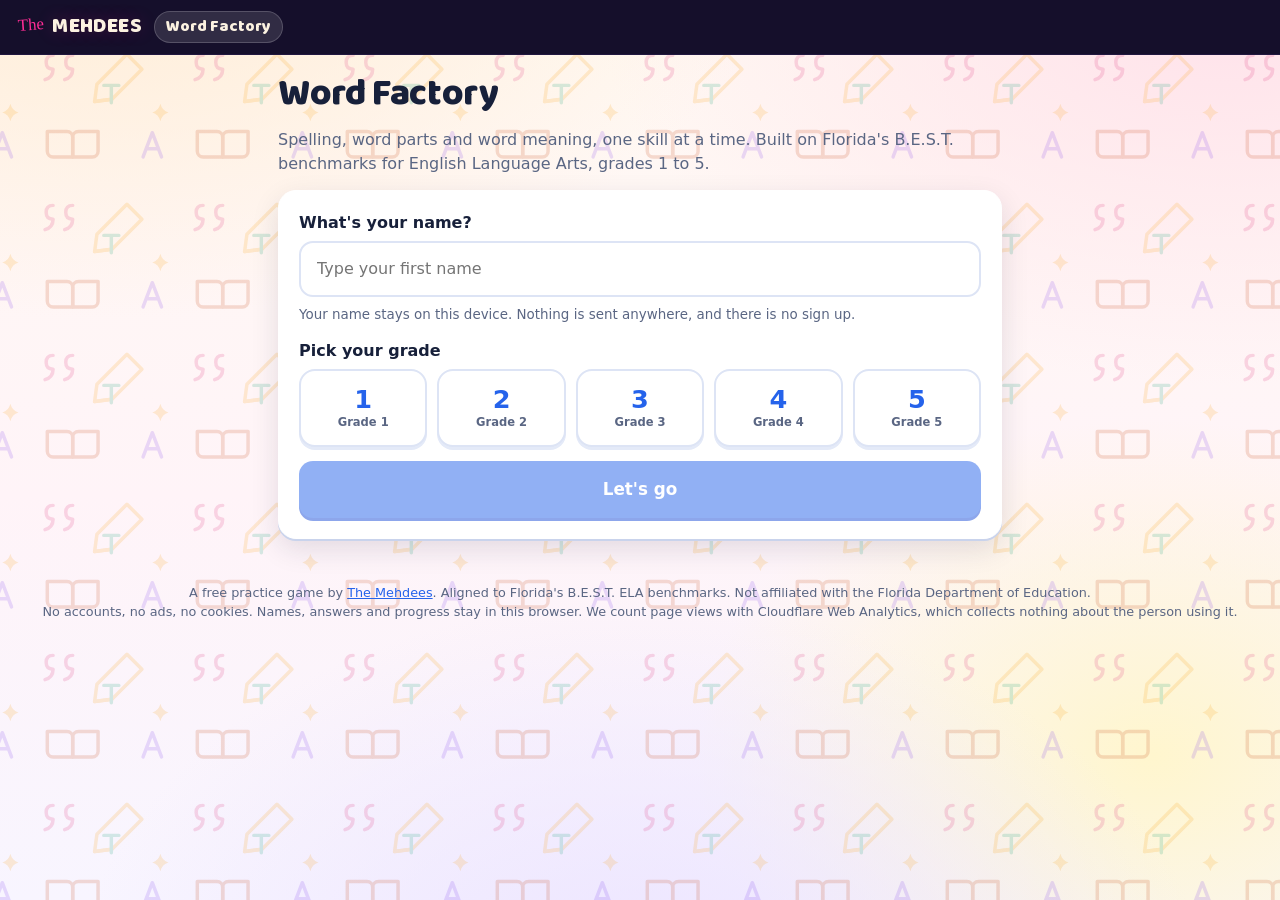
==== commit d6d61d89: "Add cookieless page-view analytics, and give each game its own metadata Cloudflare Web Analytics bea" ====
--- a/index.html
+++ b/index.html
@@ -4,16 +4,18 @@
 <meta charset="utf-8">
 <meta name="viewport" content="width=device-width, initial-scale=1">
 <title>Word Factory · Spelling and Words, Grades 1 to 5 · The Mehdees</title>
-<meta name="description" content="Free math practice for grades 1 to 5, built on Florida's B.E.S.T. benchmarks. Pick your grade, practice a skill, take a mixed challenge, and print a report card. No sign up, nothing leaves your device.">
-<meta name="theme-color" content="#2563EB">
-<link rel="icon" href="data:image/svg+xml,%3Csvg xmlns='http://www.w3.org/2000/svg' viewBox='0 0 64 64'%3E%3Crect width='64' height='64' rx='14' fill='%232563EB'/%3E%3Ctext x='32' y='45' font-size='36' text-anchor='middle' fill='white' font-family='sans-serif' font-weight='bold'%3E%2B%3C/text%3E%3C/svg%3E">
+<meta name="description" content="Free spelling and vocabulary practice for grades 1 to 5, built on Florida's B.E.S.T. ELA benchmarks and the skills FAST Reading assesses. Pick your grade, practice a skill, take a mixed challenge, and print a report card. No sign up, and nothing a child types leaves the device.">
+<meta name="theme-color" content="#7C3AED">
+<link rel="icon" href="data:image/svg+xml,%3Csvg xmlns='http://www.w3.org/2000/svg' viewBox='0 0 64 64'%3E%3Crect width='64' height='64' rx='14' fill='%237C3AED'/%3E%3Ctext x='32' y='45' font-size='34' text-anchor='middle' fill='white' font-family='sans-serif' font-weight='bold'%3E%F0%9F%94%A4%3C/text%3E%3C/svg%3E">
 <link rel="preload" href="fonts/baloo2.woff2" as="font" type="font/woff2" crossorigin>
 <link rel="preload" href="fonts/pacifico.woff2" as="font" type="font/woff2" crossorigin>
 <link rel="stylesheet" href="styles.css?v=20260830125156">
-<meta property="og:title" content="Math Arena · Practice Grades 1 to 5">
-<meta property="og:description" content="Free, standards-aligned math practice for grades 1 to 5. No sign up. Nothing leaves your device.">
+<meta property="og:title" content="Word Factory · Spelling and Words, Grades 1 to 5">
+<meta property="og:description" content="Free, standards-aligned spelling and vocabulary practice for grades 1 to 5. No sign up. Nothing a child types leaves the device.">
 <meta property="og:type" content="website">
 <meta property="og:url" content="https://word.mehdee.com/">
+<!-- Cloudflare Web Analytics: page-view counts only. No cookies, no cross-site tracking, no personal data. -->
+<script defer src="https://static.cloudflareinsights.com/beacon.min.js" data-cf-beacon='{"token": "60d1575d9ef0496f9f3e0d8f93a2f8e5"}'></script>
 </head>
 <body>
 
@@ -133,7 +135,8 @@
 <footer>
   A free practice game by <a href="https://mehdee.com/games/">The Mehdees</a>.
   Aligned to Florida's B.E.S.T. ELA benchmarks. Not affiliated with the Florida Department of Education.
-  <br>No accounts, no ads, no tracking. Everything stays in your browser.
+  <br>No accounts, no ads, no cookies. Names, answers and progress stay in this browser.
+  We count page views with Cloudflare Web Analytics, which collects nothing about the person using it.
 </footer>
 
 <script src="content.js?v=20260830125156"></script>
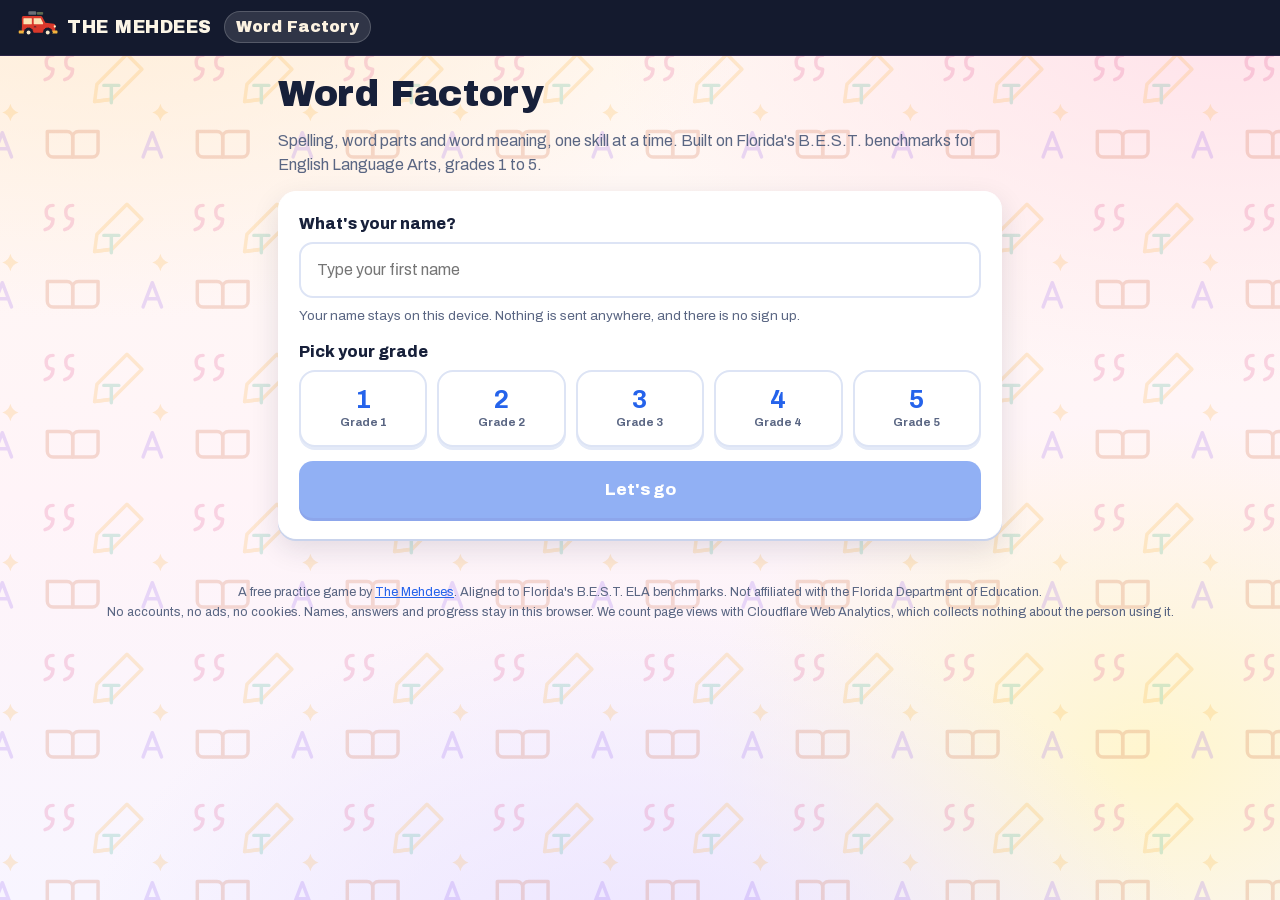
==== commit 8dd05d43: "Rebrand to the new Mehdees identity The header wordmark is now the red 4x4 mark with THE MEHDEES in " ====
--- a/index.html
+++ b/index.html
@@ -7,8 +7,7 @@
 <meta name="description" content="Free spelling and vocabulary practice for grades 1 to 5, built on Florida's B.E.S.T. ELA benchmarks and the skills FAST Reading assesses. Pick your grade, practice a skill, take a mixed challenge, and print a report card. No sign up, and nothing a child types leaves the device.">
 <meta name="theme-color" content="#7C3AED">
 <link rel="icon" href="data:image/svg+xml,%3Csvg xmlns='http://www.w3.org/2000/svg' viewBox='0 0 64 64'%3E%3Crect width='64' height='64' rx='14' fill='%237C3AED'/%3E%3Ctext x='32' y='45' font-size='34' text-anchor='middle' fill='white' font-family='sans-serif' font-weight='bold'%3E%F0%9F%94%A4%3C/text%3E%3C/svg%3E">
-<link rel="preload" href="fonts/baloo2.woff2" as="font" type="font/woff2" crossorigin>
-<link rel="preload" href="fonts/pacifico.woff2" as="font" type="font/woff2" crossorigin>
+<link rel="preload" href="fonts/archivo-black.woff2" as="font" type="font/woff2" crossorigin>
 <link rel="stylesheet" href="styles.css?v=20260830125156">
 <meta property="og:title" content="Word Factory · Spelling and Words, Grades 1 to 5">
 <meta property="og:description" content="Free, standards-aligned spelling and vocabulary practice for grades 1 to 5. No sign up. Nothing a child types leaves the device.">
@@ -21,7 +20,7 @@
 
 <header class="top">
   <a class="wordmark" href="https://mehdee.com/games/" aria-label="The Mehdees, all games">
-    <span class="the">The</span><span class="mehdees">MEHDEES</span>
+    <svg class="wm-car" xmlns="http://www.w3.org/2000/svg" viewBox="100 250 800 650" aria-hidden="true" focusable="false"><g transform="translate(500,560) scale(2.05) translate(-500,-560)"><g transform="translate(1000,0) scale(-1,1)"><path d="M332,622 L332,548 Q332,534 346,532 L428,524 L458,468 Q463,458 474,458 L642,458 Q658,458 658,474 L658,622 Z" fill="#D9382B"/><path d="M450,526 L474,480 L542,480 L542,534 Q542,538 538,538 L452,538 Z" fill="#FBE3B5"/><rect x="560" y="480" width="82" height="58" rx="5" fill="#FBE3B5"/><rect x="430" y="444" width="200" height="14" rx="6" fill="#141A2E"/><rect x="450" y="418" width="62" height="28" rx="8" fill="#5D6B52"/><rect x="518" y="412" width="76" height="34" rx="9" fill="#6A6F78"/><rect x="516" y="560" width="26" height="8" rx="4" fill="#141A2E"/><rect x="660" y="500" width="30" height="76" rx="10" fill="#141A2E"/><rect x="310" y="598" width="56" height="30" rx="6" fill="#F2B33D"/><rect x="636" y="598" width="52" height="30" rx="6" fill="#F2B33D"/><circle cx="336" cy="560" r="11" fill="#FFF1C9"/><circle cx="405" cy="618" r="45" fill="#141A2E"/><circle cx="449.0" cy="618.0" r="5" fill="#141A2E"/><circle cx="446.3" cy="633.0" r="5" fill="#141A2E"/><circle cx="438.7" cy="646.3" r="5" fill="#141A2E"/><circle cx="427.0" cy="656.1" r="5" fill="#141A2E"/><circle cx="412.6" cy="661.3" r="5" fill="#141A2E"/><circle cx="397.4" cy="661.3" r="5" fill="#141A2E"/><circle cx="383.0" cy="656.1" r="5" fill="#141A2E"/><circle cx="371.3" cy="646.3" r="5" fill="#141A2E"/><circle cx="363.7" cy="633.0" r="5" fill="#141A2E"/><circle cx="361.0" cy="618.0" r="5" fill="#141A2E"/><circle cx="363.7" cy="603.0" r="5" fill="#141A2E"/><circle cx="371.3" cy="589.7" r="5" fill="#141A2E"/><circle cx="383.0" cy="579.9" r="5" fill="#141A2E"/><circle cx="397.4" cy="574.7" r="5" fill="#141A2E"/><circle cx="412.6" cy="574.7" r="5" fill="#141A2E"/><circle cx="427.0" cy="579.9" r="5" fill="#141A2E"/><circle cx="438.7" cy="589.7" r="5" fill="#141A2E"/><circle cx="446.3" cy="603.0" r="5" fill="#141A2E"/><circle cx="405" cy="618" r="19" fill="#F6E7C8"/><circle cx="592" cy="618" r="45" fill="#141A2E"/><circle cx="636.0" cy="618.0" r="5" fill="#141A2E"/><circle cx="633.3" cy="633.0" r="5" fill="#141A2E"/><circle cx="625.7" cy="646.3" r="5" fill="#141A2E"/><circle cx="614.0" cy="656.1" r="5" fill="#141A2E"/><circle cx="599.6" cy="661.3" r="5" fill="#141A2E"/><circle cx="584.4" cy="661.3" r="5" fill="#141A2E"/><circle cx="570.0" cy="656.1" r="5" fill="#141A2E"/><circle cx="558.3" cy="646.3" r="5" fill="#141A2E"/><circle cx="550.7" cy="633.0" r="5" fill="#141A2E"/><circle cx="548.0" cy="618.0" r="5" fill="#141A2E"/><circle cx="550.7" cy="603.0" r="5" fill="#141A2E"/><circle cx="558.3" cy="589.7" r="5" fill="#141A2E"/><circle cx="570.0" cy="579.9" r="5" fill="#141A2E"/><circle cx="584.4" cy="574.7" r="5" fill="#141A2E"/><circle cx="599.6" cy="574.7" r="5" fill="#141A2E"/><circle cx="614.0" cy="579.9" r="5" fill="#141A2E"/><circle cx="625.7" cy="589.7" r="5" fill="#141A2E"/><circle cx="633.3" cy="603.0" r="5" fill="#141A2E"/><circle cx="592" cy="618" r="19" fill="#F6E7C8"/></g></g></svg><span class="mehdees">The Mehdees</span>
   </a>
   <button class="gamename" id="homeBtn" type="button" title="Back to the skills list">Word Factory</button>
   <span class="spacer"></span>
--- a/styles.css
+++ b/styles.css
@@ -1,8 +1,7 @@
-/* The Mehdees wordmark, identical to the mehdee.com masthead: Pacifico "The"
-   tilted in sunset pink, Baloo 2 "MEHDEES" in cream with a pink glow, sitting
-   on the same night-violet bar. */
-@font-face { font-family: 'Baloo 2'; font-weight: 800; font-display: swap; src: url('fonts/baloo2.woff2') format('woff2'); }
-@font-face { font-family: 'Pacifico'; font-weight: 400; font-display: swap; src: url('fonts/pacifico.woff2') format('woff2'); }
+/* The Mehdees wordmark, identical to the mehdee.com masthead: the red 4x4
+   mark and "THE MEHDEES" in Archivo Black, on the same night-ink bar. */
+@font-face { font-family: 'Archivo Black'; font-weight: 400 900; font-display: swap; src: url('fonts/archivo-black.woff2') format('woff2'); }
+@font-face { font-family: 'Archivo'; font-weight: 400 800; font-display: swap; src: url('fonts/archivo.woff2') format('woff2'); }
 
 /* Math Arena. Bright, high contrast, big targets, mobile first. */
 :root {
@@ -39,7 +38,7 @@
     linear-gradient(180deg, #FFF9F2 0%, #FFF4F8 55%, #F8F5FF 100%);
   background-attachment: fixed;
   color: var(--ink);
-  font-family: ui-rounded, "SF Pro Rounded", "Nunito", "Segoe UI", system-ui, sans-serif;
+  font-family: 'Archivo', system-ui, -apple-system, 'Segoe UI', sans-serif;
   line-height: 1.5;
   min-height: 100vh;
   position: relative;
@@ -61,23 +60,15 @@
 .wrap { max-width: 760px; margin: 0 auto; padding: var(--pad); }
 .top {
   display: flex; align-items: center; gap: 12px;
-  padding: 11px var(--pad); background: #150F2B; border-bottom: 1px solid #37276360;
+  padding: 11px var(--pad); background: #141A2E; border-bottom: 1px solid #5A3E7855;
   position: sticky; top: 0; z-index: 20;
 }
-.wordmark { display: flex; align-items: baseline; gap: 8px; text-decoration: none; }
-.wordmark .the {
-  font-family: 'Pacifico', 'Snell Roundhand', cursive;
-  font-size: 1.05rem;
-  color: #FF2D95;
-  transform: rotate(-4deg) translateY(-2px);
-}
+.wordmark { display: flex; align-items: center; gap: 9px; text-decoration: none; }
+.wordmark .wm-car { width: 40px; height: auto; flex: none; }
 .wordmark .mehdees {
-  font-family: 'Baloo 2', 'Arial Rounded MT Bold', system-ui, sans-serif;
-  font-weight: 800;
-  font-size: 1.3rem;
-  letter-spacing: 0.02em;
-  color: #FCF2E1;
-  text-shadow: 0 0 18px #ff2d9538;
+  font-family: 'Archivo Black', 'Arial Black', system-ui, sans-serif;
+  font-weight: 400; font-size: 1.12rem; letter-spacing: 0.03em; text-transform: uppercase;
+  color: #FBF5E6;
 }
 .top .spacer { margin-left: auto; }
 .pill {
@@ -91,7 +82,7 @@
 .pill--green { background: var(--green-soft); color: var(--green); border-color: #B6E7D3; }
 .pill--amber { background: #FEF3C7; color: #92610A; border-color: #FBD98B; }
 
-h1, h2 { font-family: 'Baloo 2', ui-rounded, 'SF Pro Rounded', system-ui, sans-serif; }
+h1, h2 { font-family: 'Archivo Black', ui-rounded, 'SF Pro Rounded', system-ui, sans-serif; }
 h1 { font-size: clamp(1.6rem, 5vw, 2.3rem); line-height: 1.12; letter-spacing: -0.01em; }
 h2 { font-size: 1.15rem; }
 .lede { color: var(--muted); margin-top: 8px; }
@@ -198,7 +189,7 @@
 .pad__bar {
   display: flex; align-items: center; gap: 12px;
   padding: calc(10px + env(safe-area-inset-top)) 14px 10px;
-  background: #150F2B;
+  background: #141A2E;
 }
 .pad__q {
   flex: 1; min-width: 0; color: #FCF2E1; font-weight: 800; font-size: 1.05rem;
@@ -252,7 +243,7 @@
   background: #FFFCF4; border: 2px solid #FBD98B; border-radius: 14px;
 }
 .help h3 {
-  font-family: 'Baloo 2', ui-rounded, system-ui, sans-serif;
+  font-family: 'Archivo Black', ui-rounded, system-ui, sans-serif;
   font-size: 1rem; color: #92610A; margin-bottom: 3px;
 }
 .help .bench {
@@ -282,7 +273,7 @@
   max-width: 460px; width: 100%; box-shadow: 0 24px 60px #17203a55;
   max-height: 92vh; overflow: auto;
 }
-.sheet__box h2 { font-family: 'Baloo 2', ui-rounded, system-ui, sans-serif; font-size: 1.35rem; margin-bottom: 10px; }
+.sheet__box h2 { font-family: 'Archivo Black', ui-rounded, system-ui, sans-serif; font-size: 1.35rem; margin-bottom: 10px; }
 .sheet__box p { margin-bottom: 12px; }
 .sheet__list { margin: 0 0 12px 20px; color: var(--muted); }
 .sheet__list li { margin-bottom: 4px; }
@@ -324,7 +315,7 @@
 /* The game's own name beside the wordmark, so a child landing here knows
    which of the games they are in. */
 .gamename {
-  font-family: 'Baloo 2', ui-rounded, system-ui, sans-serif;
+  font-family: 'Archivo Black', ui-rounded, system-ui, sans-serif;
   font-weight: 800; font-size: .95rem; color: #FCF2E1;
   padding: 3px 11px; border-radius: 999px;
   background: #ffffff1f; border: 1px solid #ffffff2e;
@@ -350,7 +341,7 @@
 
 @media (max-width: 720px) {
   .top { gap: 8px; padding: 9px 12px; }
-  .wordmark .the { font-size: .92rem; }
+  .wordmark .wm-car { width: 34px; }
   .wordmark .mehdees { font-size: 1.08rem; }
   .gamename { font-size: .76rem; padding: 2px 9px; }
   .top .pill { font-size: .72rem; padding: 4px 9px; }
@@ -391,14 +382,14 @@
 @media (max-width: 360px) {
   .top { gap: 6px; padding: 8px 10px; }
   .wordmark { gap: 5px; }
-  .wordmark .the { font-size: .8rem; }
+  .wordmark .wm-car { width: 28px; }
   .wordmark .mehdees { font-size: .9rem; }
   .gamename { font-size: .66rem; padding: 2px 7px; }
   .top .btn { padding: 5px 9px !important; font-size: .72rem !important; }
 }
 
 /* The game name doubles as the way back to the skills list. */
-.gamename { cursor: pointer; font: inherit; font-family: 'Baloo 2', ui-rounded, system-ui, sans-serif; }
+.gamename { cursor: pointer; font: inherit; font-family: 'Archivo Black', ui-rounded, system-ui, sans-serif; }
 .gamename:hover { background: #ffffff33; border-color: #FF2D95; }
 
 /* Every phone width holds brand, game name, pencil and the player button, so
